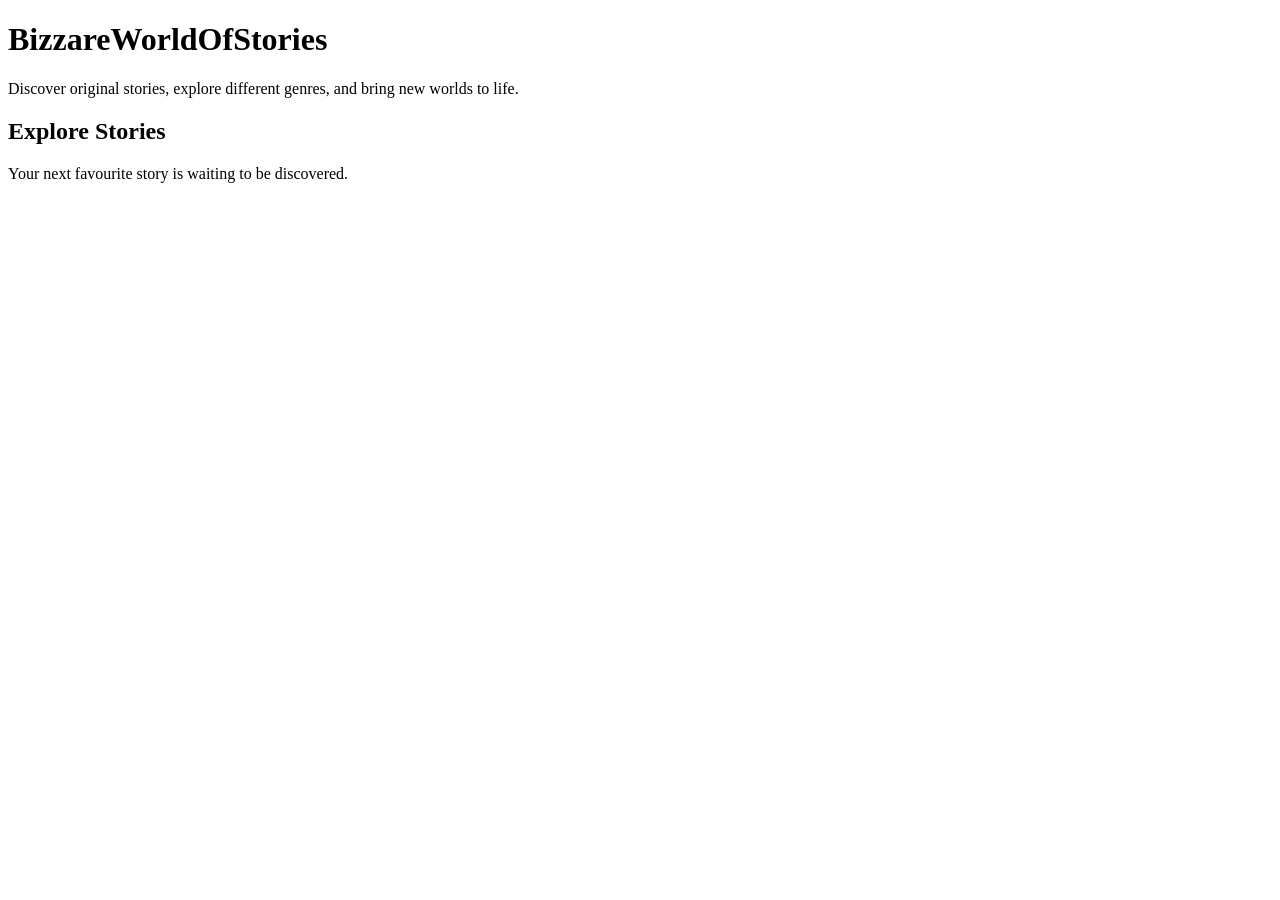
==== index.html @ d0b6160a "Create index.html" ====
<!DOCTYPE html>
<html lang="en">
<head>
    <meta charset="UTF-8">
    <meta name="viewport" content="width=device-width, initial-scale=1.0">
    <title>BizzareWorldOfStories</title>
</head>
<body>
    <header>
        <h1>BizzareWorldOfStories</h1>
        <p>Discover original stories, explore different genres, and bring new worlds to life.</p>
    </header>

    <main>
        <h2>Explore Stories</h2>
        <p>Your next favourite story is waiting to be discovered.</p>
    </main>
</body>
</html>
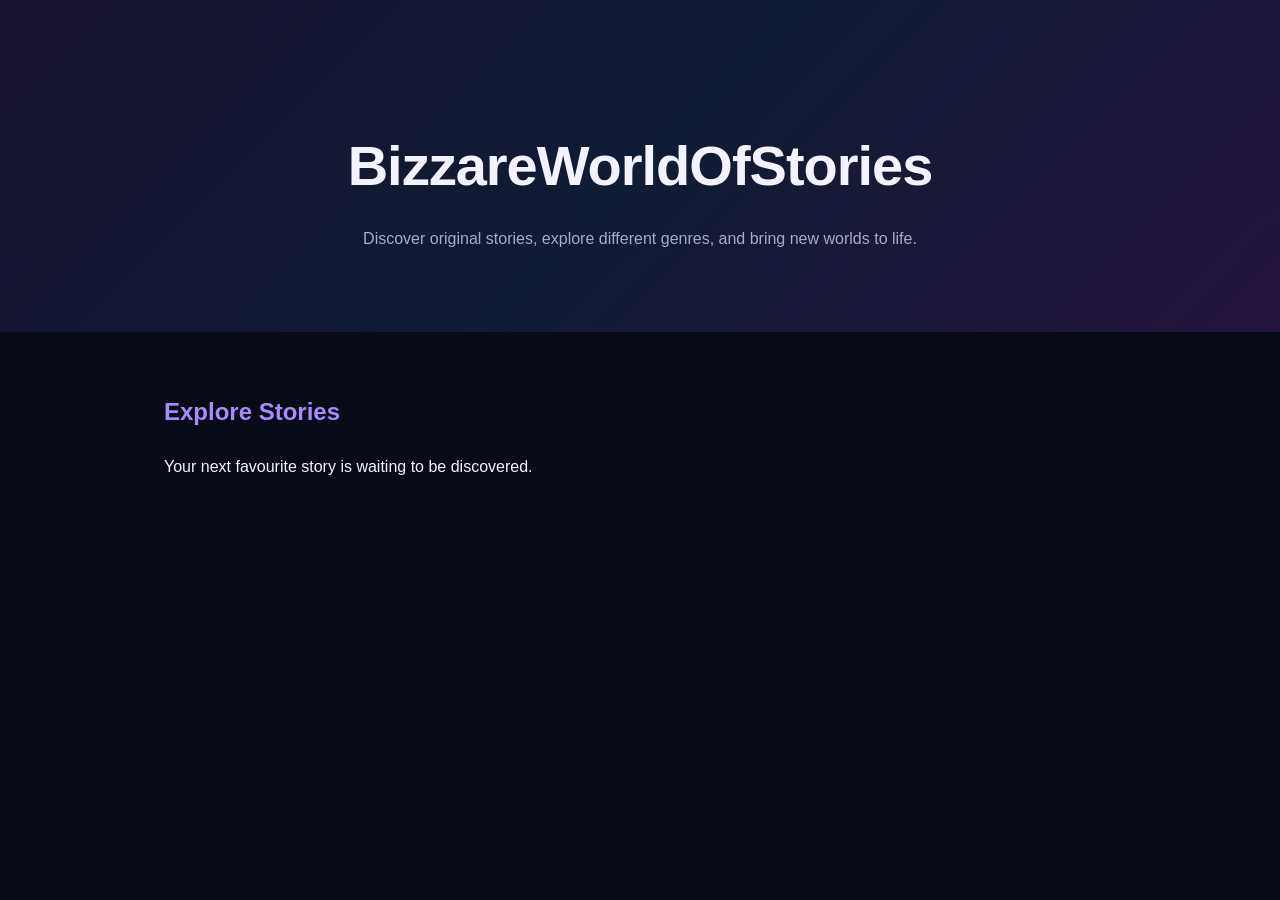
==== commit e9c18591: "Update index.html" ====
--- a/index.html
+++ b/index.html
@@ -5,6 +5,7 @@
     <meta charset="UTF-8">
     <meta name="viewport" content="width=device-width, initial-scale=1.0">
     <title>BizzareWorldOfStories</title>
+    <link rel="stylesheet" href="styles.css">
 </head>
 <body>
     <header>
--- a/styles.css
+++ b/styles.css
@@ -0,0 +1,60 @@
+
+/* BizzareWorldOfStories — Visual design */
+
+:root {
+    --background: #090b18;
+    --surface: #13172b;
+    --purple: #a78bfa;
+    --text: #f4f2ff;
+    --muted: #aaaac2;
+}
+
+* {
+    box-sizing: border-box;
+}
+
+body {
+    margin: 0;
+    background: var(--background);
+    color: var(--text);
+    font-family: Arial, sans-serif;
+    line-height: 1.7;
+}
+
+header {
+    padding: 80px 20px;
+    text-align: center;
+    background: linear-gradient(
+        135deg,
+        #17132e,
+        #101b35,
+        #24143b
+    );
+}
+
+h1 {
+    margin-bottom: 12px;
+    font-size: clamp(2rem, 5vw, 3.5rem);
+    letter-spacing: -1px;
+}
+
+header p {
+    max-width: 600px;
+    margin: 0 auto;
+    color: var(--muted);
+}
+
+main {
+    max-width: 1000px;
+    margin: 0 auto;
+    padding: 40px 24px;
+}
+
+h2 {
+    color: var(--purple);
+}
+
+::selection {
+    background: var(--purple);
+    color: #090b18;
+}
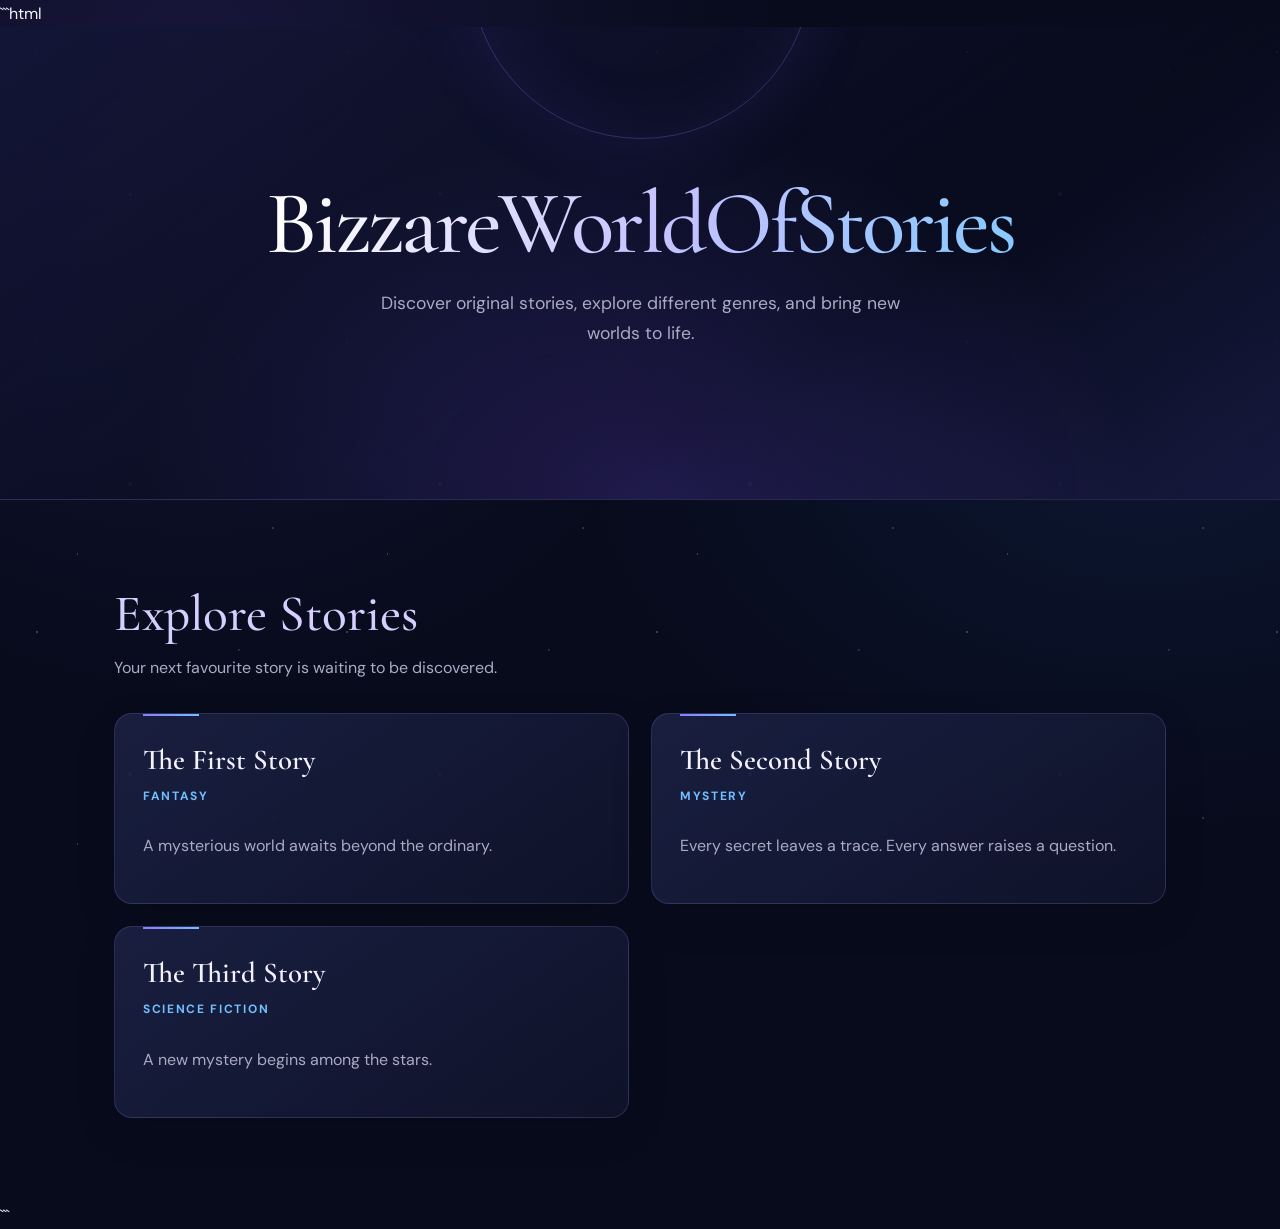
==== commit adecdccf: "Update index.html" ====
--- a/index.html
+++ b/index.html
@@ -1,4 +1,4 @@
-
+```html
 <!DOCTYPE html>
 <html lang="en">
 <head>
@@ -16,6 +16,57 @@
     <main>
         <h2>Explore Stories</h2>
         <p>Your next favourite story is waiting to be discovered.</p>
+
+        <section id="stories" class="stories-grid">
+            <p>Loading stories...</p>
+        </section>
     </main>
+
+    <script>
+        async function loadStories() {
+            const container = document.getElementById("stories");
+
+            try {
+                const response = await fetch("./stories.json");
+
+                if (!response.ok) {
+                    throw new Error("Could not load stories.");
+                }
+
+                const stories = await response.json();
+                container.replaceChildren();
+
+                stories.forEach(story => {
+                    const card = document.createElement("article");
+                    card.className = "story-card";
+
+                    const title = document.createElement("h3");
+                    title.textContent = story.title;
+
+                    const genre = document.createElement("p");
+                    genre.className = "story-genre";
+                    genre.textContent = story.genre;
+
+                    const description = document.createElement("p");
+                    description.textContent = story.description;
+
+                    card.append(title, genre, description);
+                    container.appendChild(card);
+                });
+
+                if (stories.length === 0) {
+                    container.textContent = "New stories are coming soon!";
+                }
+
+            } catch (error) {
+                container.textContent =
+                    "We couldn't load the stories. Please try again later.";
+                console.error(error);
+            }
+        }
+
+        loadStories();
+    </script>
 </body>
 </html>
+```
--- a/styles.css
+++ b/styles.css
@@ -1,60 +1,360 @@
 
-/* BizzareWorldOfStories — Visual design */
+/* =========================================
+   BizzareWorldOfStories
+   Cosmic Fantasy — Visual Design
+   ========================================= */
+
+@import url('https://fonts.googleapis.com/css2?family=Cormorant+Garamond:wght@400;500;600;700&family=DM+Sans:wght@400;500;600;700&display=swap');
 
 :root {
-    --background: #090b18;
-    --surface: #13172b;
-    --purple: #a78bfa;
+    --background: #080b1c;
+    --surface: #111630;
+    --surface-light: #191e40;
+    --purple: #8b7cff;
+    --blue: #72bfff;
     --text: #f4f2ff;
     --muted: #aaaac2;
+    --border: rgba(174, 165, 255, 0.17);
 }
 
 * {
     box-sizing: border-box;
 }
 
+html {
+    scroll-behavior: smooth;
+}
+
 body {
     margin: 0;
-    background: var(--background);
+    min-height: 100vh;
+    overflow-x: hidden;
+
+    background:
+        radial-gradient(
+            ellipse at 15% 5%,
+            rgba(73, 56, 158, 0.23),
+            transparent 38%
+        ),
+        radial-gradient(
+            ellipse at 90% 35%,
+            rgba(32, 86, 163, 0.15),
+            transparent 35%
+        ),
+        var(--background);
+
     color: var(--text);
-    font-family: Arial, sans-serif;
+    font-family: 'DM Sans', sans-serif;
     line-height: 1.7;
 }
 
+/* Subtle celestial stars */
+
+body::before {
+    content: "";
+    position: fixed;
+    inset: 0;
+    z-index: -1;
+    pointer-events: none;
+    opacity: 0.2;
+
+    background-image:
+        radial-gradient(1px 1px at 12% 18%, #ffffff 99%, transparent),
+        radial-gradient(1px 1px at 77% 24%, #b9caff 99%, transparent),
+        radial-gradient(2px 2px at 42% 67%, #ffffff 99%, transparent),
+        radial-gradient(1px 1px at 88% 82%, #c9baff 99%, transparent),
+        radial-gradient(1px 1px at 25% 91%, #ffffff 99%, transparent);
+
+    background-size: 310px 290px;
+}
+
+/* =========================================
+   HEADER
+   ========================================= */
+
 header {
-    padding: 80px 20px;
+    position: relative;
+    isolation: isolate;
+    overflow: hidden;
+
+    padding: clamp(76px, 13vw, 150px) 24px;
+
     text-align: center;
+    border-bottom: 1px solid var(--border);
+
+    background:
+        radial-gradient(
+            ellipse at 50% 100%,
+            rgba(104, 73, 220, 0.24),
+            transparent 55%
+        ),
+        linear-gradient(
+            145deg,
+            rgba(20, 22, 55, 0.92),
+            rgba(8, 11, 28, 0.82) 65%,
+            rgba(23, 25, 62, 0.92)
+        );
+}
+
+header::before {
+    content: "";
+    position: absolute;
+    z-index: -1;
+
+    width: 340px;
+    height: 340px;
+
+    top: -230px;
+    left: calc(50% - 170px);
+
+    border: 1px solid rgba(139, 124, 255, 0.3);
+    border-radius: 50%;
+
+    box-shadow:
+        0 0 70px rgba(98, 85, 217, 0.13),
+        inset 0 0 70px rgba(98, 85, 217, 0.1);
+}
+
+header h1 {
+    max-width: 1000px;
+    margin: 0 auto 18px;
+
+    font-family: 'Cormorant Garamond', Georgia, serif;
+    font-size: clamp(2.8rem, 7vw, 5.8rem);
+    font-weight: 500;
+    line-height: 1.05;
+    letter-spacing: -0.035em;
+
     background: linear-gradient(
-        135deg,
-        #17132e,
-        #101b35,
-        #24143b
+        110deg,
+        #ffffff 15%,
+        #c6c1ff 52%,
+        #83caff 90%
     );
-}
-
-h1 {
-    margin-bottom: 12px;
-    font-size: clamp(2rem, 5vw, 3.5rem);
-    letter-spacing: -1px;
+
+    -webkit-background-clip: text;
+    background-clip: text;
+    color: transparent;
+
+    overflow-wrap: anywhere;
 }
 
 header p {
-    max-width: 600px;
+    max-width: 570px;
     margin: 0 auto;
+
     color: var(--muted);
-}
+    font-size: clamp(0.95rem, 2vw, 1.1rem);
+}
+
+/* =========================================
+   MAIN CONTENT
+   ========================================= */
 
 main {
-    max-width: 1000px;
+    width: min(1100px, 100%);
     margin: 0 auto;
-    padding: 40px 24px;
-}
-
-h2 {
-    color: var(--purple);
-}
+    padding: clamp(42px, 7vw, 84px) 24px;
+}
+
+main h2 {
+    margin: 0 0 8px;
+
+    color: #d5ceff;
+
+    font-family: 'Cormorant Garamond', Georgia, serif;
+    font-size: clamp(2.1rem, 4vw, 3.2rem);
+    font-weight: 500;
+    line-height: 1.2;
+}
+
+main > p {
+    margin-top: 0;
+    color: var(--muted);
+}
+
+/* =========================================
+   STORY COLLECTION
+   ========================================= */
+
+.stories-grid {
+    display: grid;
+    grid-template-columns: repeat(2, minmax(0, 1fr));
+
+    gap: 22px;
+    margin-top: 32px;
+}
+
+.story-card {
+    position: relative;
+    overflow: hidden;
+
+    min-width: 0;
+    padding: 28px;
+
+    border: 1px solid var(--border);
+    border-radius: 18px;
+
+    background:
+        linear-gradient(
+            145deg,
+            rgba(28, 34, 70, 0.86),
+            rgba(15, 19, 42, 0.96)
+        );
+
+    box-shadow: 0 14px 40px rgba(0, 0, 0, 0.14);
+
+    transition:
+        transform 220ms ease,
+        border-color 220ms ease,
+        box-shadow 220ms ease;
+}
+
+.story-card::before {
+    content: "";
+    position: absolute;
+
+    top: 0;
+    left: 28px;
+
+    width: 56px;
+    height: 2px;
+
+    background: linear-gradient(
+        90deg,
+        var(--purple),
+        var(--blue)
+    );
+}
+
+.story-card:hover {
+    transform: translateY(-5px);
+
+    border-color: rgba(139, 124, 255, 0.55);
+
+    box-shadow:
+        0 18px 50px rgba(0, 0, 0, 0.25),
+        0 0 28px rgba(98, 85, 217, 0.1);
+}
+
+.story-card h3 {
+    margin: 0 0 8px;
+
+    font-family: 'Cormorant Garamond', Georgia, serif;
+    font-size: 1.8rem;
+    font-weight: 600;
+    line-height: 1.25;
+
+    overflow-wrap: anywhere;
+}
+
+.story-card p {
+    color: var(--muted);
+}
+
+.story-card .story-genre {
+    display: inline-block;
+
+    margin: 0 0 10px;
+
+    color: var(--blue);
+    font-size: 0.75rem;
+    font-weight: 700;
+    letter-spacing: 0.14em;
+    text-transform: uppercase;
+}
+
+/* =========================================
+   MOBILE RESPONSIVENESS
+   ========================================= */
+
+@media (max-width: 640px) {
+
+    body {
+        font-size: 15px;
+    }
+
+    header {
+        padding: 76px 18px;
+    }
+
+    header h1 {
+        font-size: clamp(2.4rem, 10vw, 3.5rem);
+        line-height: 1.08;
+    }
+
+    header p {
+        max-width: 420px;
+        font-size: 0.95rem;
+    }
+
+    main {
+        padding: 44px 18px;
+    }
+
+    main h2 {
+        font-size: 2.3rem;
+    }
+
+    .stories-grid {
+        grid-template-columns: minmax(0, 1fr);
+        gap: 16px;
+        margin-top: 26px;
+    }
+
+    .story-card {
+        padding: 24px;
+        border-radius: 15px;
+    }
+
+    .story-card h3 {
+        font-size: 1.65rem;
+    }
+
+    .story-card:hover {
+        transform: none;
+    }
+}
+
+/* Extra-small phones */
+
+@media (max-width: 360px) {
+
+    header {
+        padding: 64px 15px;
+    }
+
+    header h1 {
+        font-size: 2.25rem;
+    }
+
+    main {
+        padding: 36px 15px;
+    }
+
+    .story-card {
+        padding: 20px;
+    }
+}
+
+/* Reduced motion accessibility */
+
+@media (prefers-reduced-motion: reduce) {
+
+    html {
+        scroll-behavior: auto;
+    }
+
+    *,
+    *::before,
+    *::after {
+        transition-duration: 0.01ms !important;
+    }
+}
+
+/* Text selection */
 
 ::selection {
     background: var(--purple);
-    color: #090b18;
-}
+    color: var(--background);
+}
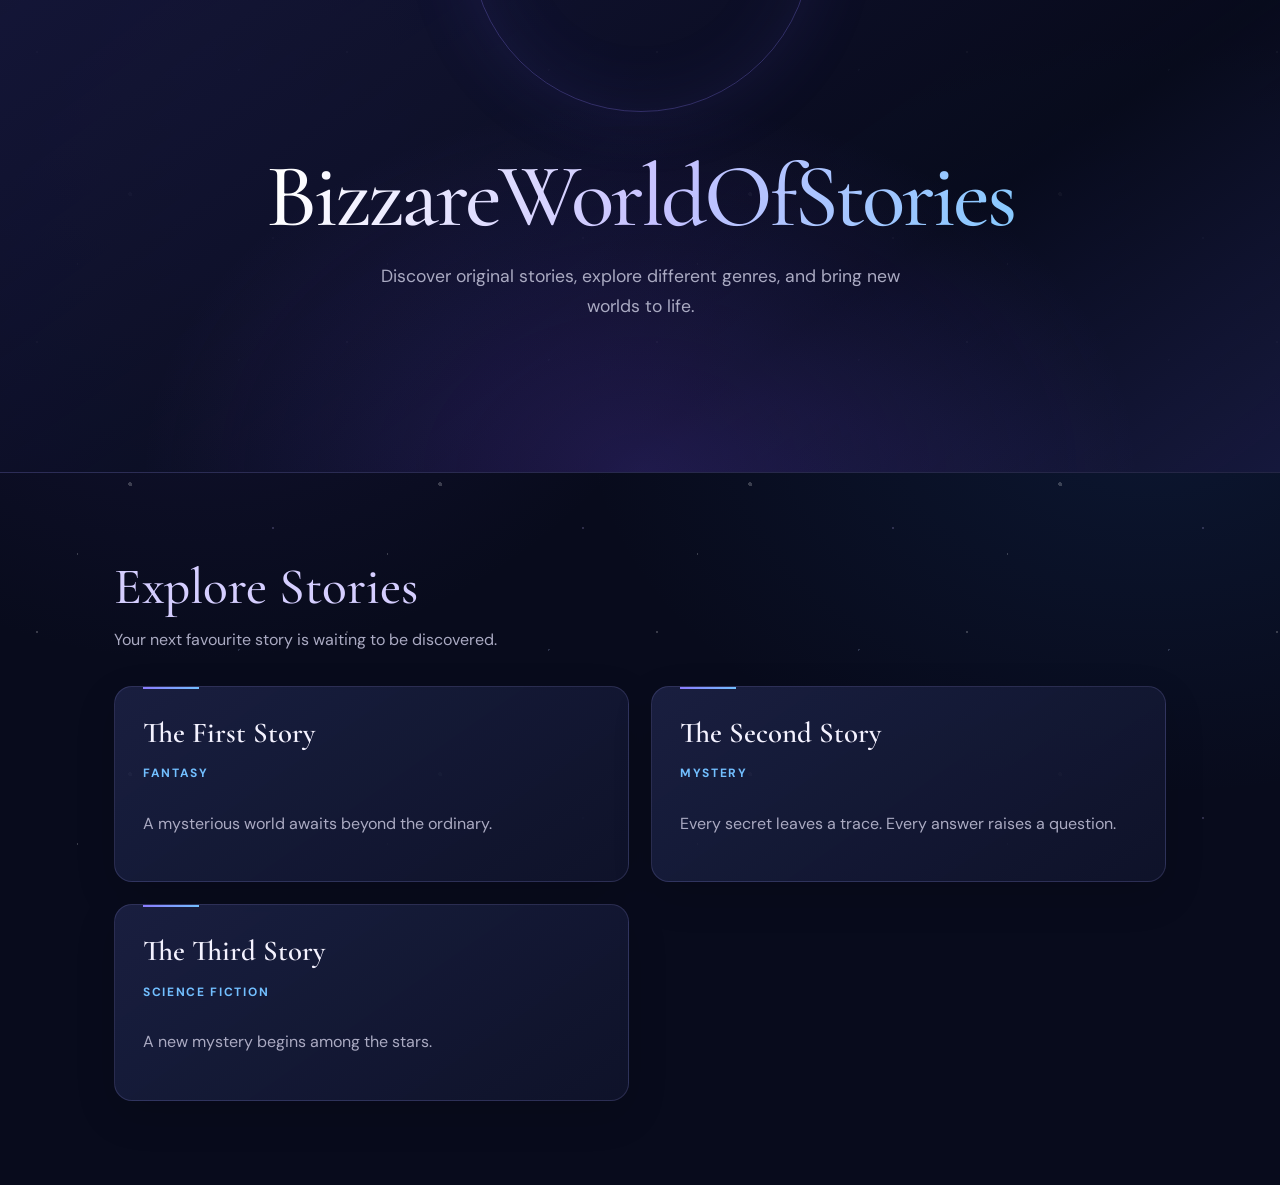
==== commit d903eb5c: "Update index.html" ====
--- a/index.html
+++ b/index.html
@@ -1,4 +1,4 @@
-```html
+
 <!DOCTYPE html>
 <html lang="en">
 <head>
@@ -69,4 +69,4 @@
     </script>
 </body>
 </html>
-```
+
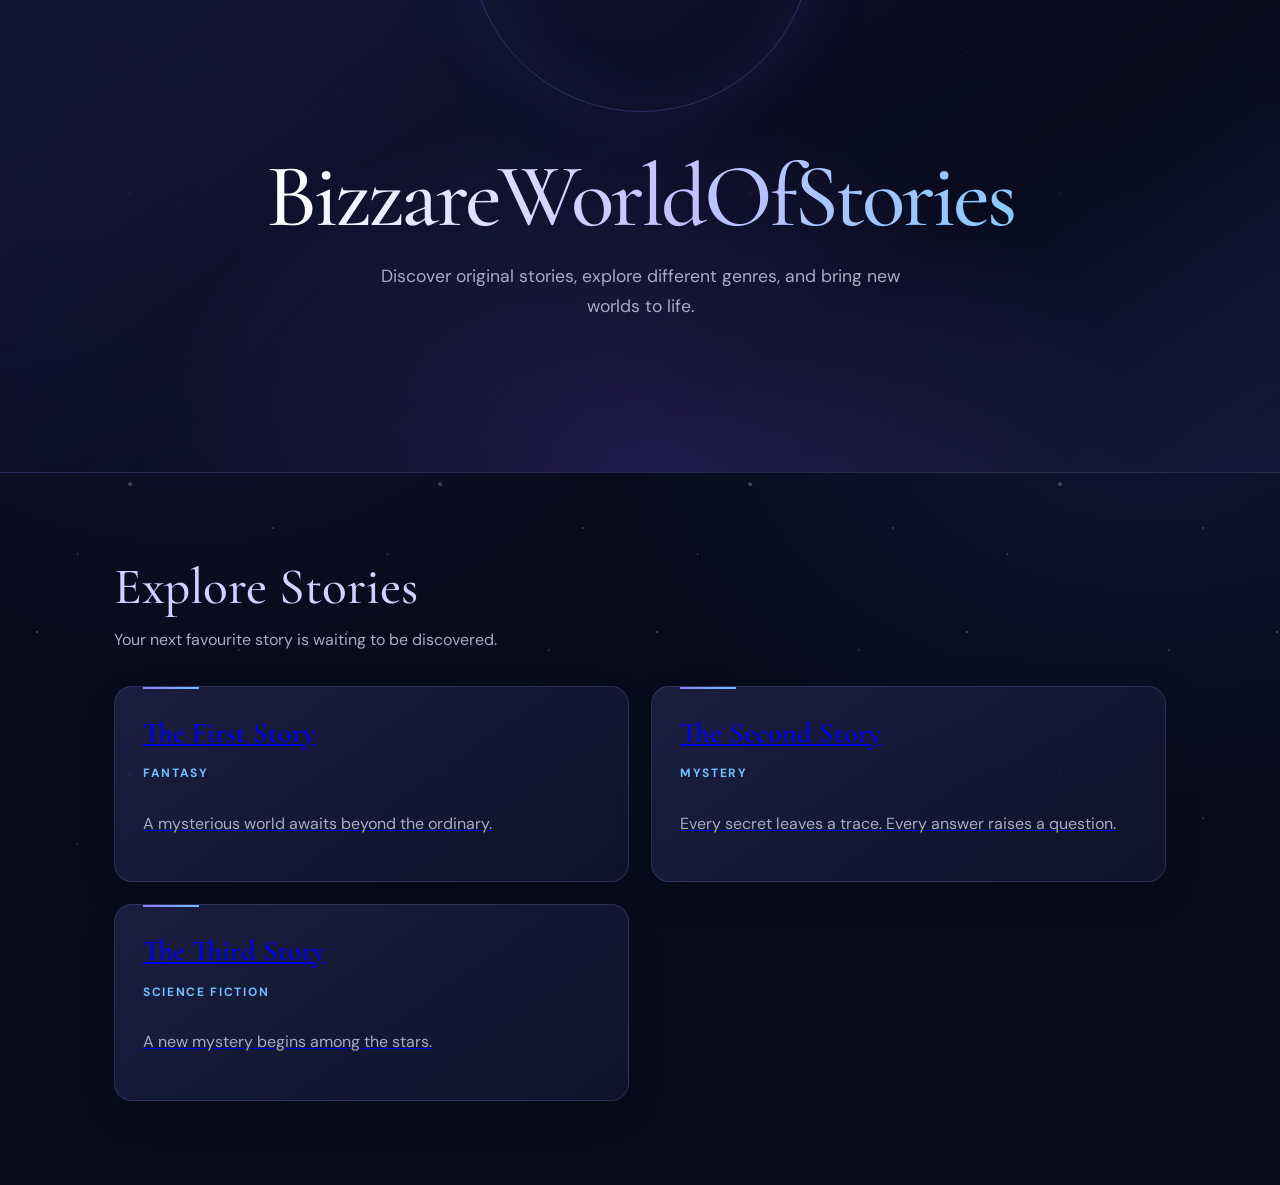
==== commit 9d4ac450: "Update index.html" ====
--- a/index.html
+++ b/index.html
@@ -50,8 +50,15 @@
                     const description = document.createElement("p");
                     description.textContent = story.description;
 
-                    card.append(title, genre, description);
-                    container.appendChild(card);
+                    const storyLink = document.createElement("a");
+
+storyLink.href = "story.html?id=" + encodeURIComponent(story.id);
+storyLink.className = "story-card-link";
+
+storyLink.append(title, genre, description);
+card.appendChild(storyLink);
+
+container.appendChild(card);
                 });
 
                 if (stories.length === 0) {
